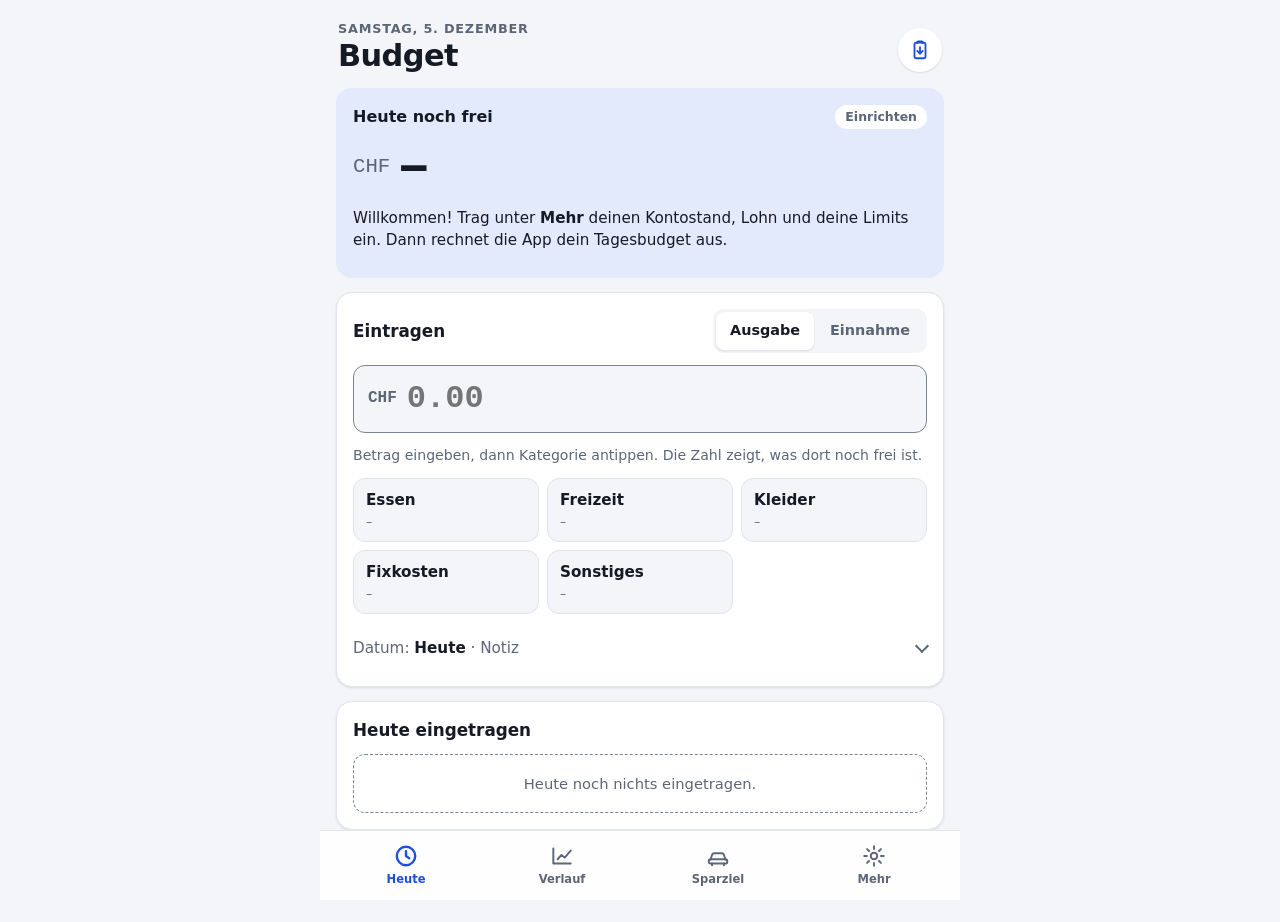
==== budget/index.html @ 4f7a72de "Budget-App als Home-Bildschirm-App (PWA) neu aufgebaut Vier Tabs statt einer langen Seite, Bearbeite" ====
<!doctype html>
<html lang="de-CH">
<head>
<meta charset="utf-8">
<meta name="viewport" content="width=device-width,initial-scale=1,viewport-fit=cover">
<title>Lionels Budget</title>
<meta name="description" content="Budget von Lohn zu Lohn: Wie viel darf ich heute noch ausgeben?">
<meta name="theme-color" content="#f3f5f8" media="(prefers-color-scheme: light)">
<meta name="theme-color" content="#0f131a" media="(prefers-color-scheme: dark)">
<meta name="apple-mobile-web-app-capable" content="yes">
<meta name="mobile-web-app-capable" content="yes">
<meta name="apple-mobile-web-app-status-bar-style" content="default">
<meta name="apple-mobile-web-app-title" content="Budget">
<link rel="manifest" href="manifest.webmanifest">
<link rel="icon" href="icons/icon-192.png" type="image/png">
<link rel="apple-touch-icon" href="icons/apple-touch-icon.png">
<link rel="stylesheet" href="styles.css">
</head>
<body>
<div class="app">

  <!-- ===================== HEUTE ===================== -->
  <main class="view" id="v-heute" aria-labelledby="t-heute">
    <header class="top">
      <div>
        <div class="eyebrow" id="todayDate">Heute</div>
        <h1 id="t-heute">Budget</h1>
      </div>
      <button class="iconbtn" type="button" id="apPasteTop" aria-label="Apple-Pay-Zahlung aus der Zwischenablage einfügen" title="Apple Pay einfügen">
        <svg viewBox="0 0 24 24" aria-hidden="true"><rect x="6" y="4" width="12" height="17" rx="2"/><path d="M9 4.5V3.5a1 1 0 0 1 1-1h4a1 1 0 0 1 1 1v1"/><path d="M12 9v7M9 13l3 3 3-3"/></svg>
      </button>
    </header>

    <div class="notice" id="storeNotice" hidden></div>

    <section class="card ap" id="apBox" aria-labelledby="apTitle" hidden>
      <h2 class="ap-title" id="apTitle" tabindex="-1"></h2>
      <div class="ap-amt num" id="apAmt"></div>
      <div id="apStatus" role="status"></div>
      <div id="apBody" class="stack"></div>
    </section>

    <section class="card hero" aria-labelledby="heroLabel">
      <div class="row between">
        <span class="hero-label" id="heroLabel">Heute noch frei</span>
        <span class="pill neutral" id="heroPill">–</span>
      </div>
      <div class="big num" id="heroBig">–</div>
      <p class="hero-sub" id="heroSub"></p>
      <div class="pace" id="pace">
        <div class="track" aria-hidden="true"><div class="fill" id="paceFill"></div><div class="marker" id="paceMarker"></div></div>
        <div class="cap"><span id="paceLeft"></span><span id="paceRight"></span></div>
      </div>
      <dl class="facts" id="facts"></dl>
      <div class="recon" id="recon"></div>
      <div class="sr-only" id="reconLive" role="status" aria-live="polite"></div>
    </section>

    <div id="dueBanners" class="stack"></div>

    <section class="card entry" id="entryPanel" aria-labelledby="entryTitle">
      <div class="row between">
        <h2 id="entryTitle">Eintragen</h2>
        <div class="seg" id="modeSeg" role="group" aria-label="Art der Zahlung">
          <button type="button" data-mode="out" aria-pressed="true">Ausgabe</button>
          <button type="button" data-mode="in" aria-pressed="false">Einnahme</button>
        </div>
      </div>
      <label class="amount" for="fAmount"><span>CHF</span><input id="fAmount" type="text" inputmode="decimal" autocomplete="off" enterkeyhint="done" placeholder="0.00" aria-label="Betrag in Franken" aria-describedby="entryHint"></label>
      <p class="hint" id="entryHint">Betrag eingeben, dann Kategorie antippen.</p>
      <div class="cats" id="cats"></div>
      <details id="moreBox">
        <summary id="moreSum"><span>Datum: <b class="day">Heute</b> · Notiz</span></summary>
        <div class="stack pad-top">
          <div class="field"><span class="flabel" id="dateLab">Datum</span>
            <div class="dayrow" role="group" aria-labelledby="dateLab">
              <button class="chip" type="button" data-day="0" aria-pressed="true">Heute</button>
              <button class="chip" type="button" data-day="-1" aria-pressed="false">Gestern</button>
              <input id="fDate" type="date" aria-label="Anderer Tag">
            </div>
          </div>
          <label class="field"><span class="flabel">Notiz</span><input id="fNote" type="text" maxlength="80" placeholder="z. B. Mittagessen Kantine"></label>
        </div>
      </details>
    </section>

    <section class="card" aria-labelledby="todayListTitle">
      <div class="row between">
        <h2 id="todayListTitle">Heute eingetragen</h2>
        <span class="muted small num" id="todaySum"></span>
      </div>
      <div id="todayList"></div>
    </section>
  </main>

  <!-- ===================== VERLAUF ===================== -->
  <main class="view" id="v-verlauf" aria-labelledby="t-verlauf" hidden>
    <header class="top">
      <div>
        <div class="eyebrow">Von Lohn zu Lohn</div>
        <h1 id="t-verlauf">Verlauf</h1>
      </div>
    </header>
    <div class="period card">
      <button class="iconbtn" id="prevP" type="button" aria-label="Vorherige Periode"><svg viewBox="0 0 24 24" aria-hidden="true"><path d="M15 5l-7 7 7 7"/></svg></button>
      <div class="period-mid">
        <span class="period-lab" id="periodLabel" aria-live="polite">–</span>
        <button class="linkbtn small" id="todayP" type="button" hidden>Zur aktuellen Periode</button>
      </div>
      <button class="iconbtn" id="nextP" type="button" aria-label="Nächste Periode"><svg viewBox="0 0 24 24" aria-hidden="true"><path d="M9 5l7 7-7 7"/></svg></button>
    </div>

    <section class="card" aria-label="Zusammenfassung der Periode">
      <dl class="kpis" id="kpis"></dl>
      <ul class="insights" id="insights"></ul>
    </section>

    <section class="card" aria-labelledby="catTitle">
      <h2 id="catTitle">Nach Kategorie</h2>
      <div class="bars" id="bars"></div>
    </section>

    <section class="card" id="anPanel" aria-labelledby="anTitle">
      <h2 id="anTitle">Analyse</h2>
      <div class="charts">
        <figure class="chart" id="chBal"></figure>
        <figure class="chart" id="chDay"></figure>
        <details class="tableview" id="chTable"><summary>Zahlen als Tabelle</summary><div class="tablewrap" id="chTableBody"></div></details>
      </div>
    </section>

    <section class="card" aria-labelledby="listTitle">
      <h2 id="listTitle" tabindex="-1">Alle Zahlungen</h2>
      <div id="list"></div>
    </section>
  </main>

  <!-- ===================== SPARZIEL ===================== -->
  <main class="view" id="v-sparen" aria-labelledby="t-sparen" hidden>
    <header class="top">
      <div>
        <div class="eyebrow">Sparziel</div>
        <h1 id="t-sparen">Auto</h1>
      </div>
      <span class="pill neutral" id="carPill">Vorschlag</span>
    </header>
    <section class="card car" id="carBody" aria-label="Fortschritt"></section>
    <section class="card">
      <details id="carEdit">
        <summary>Sparplan anpassen</summary>
        <div class="stack pad-top">
          <label class="field"><span class="flabel">Welches Auto</span><input id="cName" type="text" maxlength="60"></label>
          <div class="grid">
            <label class="field"><span class="flabel">Autopreis (CHF)</span><input id="cPrice" type="text" inputmode="decimal"></label>
            <label class="field"><span class="flabel">Reserve Unterhalt (CHF)</span><input id="cReserve" type="text" inputmode="decimal"></label>
            <label class="field"><span class="flabel">Schon gespart (CHF)</span><input id="cSaved" type="text" inputmode="decimal"></label>
            <label class="field"><span class="flabel">Lehrbeginn</span><input id="cStart" type="month"></label>
          </div>
          <h3 class="sub">Pro Lehrjahr</h3>
          <div class="grid">
            <label class="field"><span class="flabel">Lohn 1. Jahr</span><input id="cW0" type="text" inputmode="decimal"></label>
            <label class="field"><span class="flabel">Sparen 1. Jahr</span><input id="cR0" type="text" inputmode="decimal"></label>
            <label class="field"><span class="flabel">Lohn 2. Jahr</span><input id="cW1" type="text" inputmode="decimal"></label>
            <label class="field"><span class="flabel">Sparen 2. Jahr</span><input id="cR1" type="text" inputmode="decimal"></label>
            <label class="field"><span class="flabel">Lohn 3. Jahr</span><input id="cW2" type="text" inputmode="decimal"></label>
            <label class="field"><span class="flabel">Sparen 3. Jahr</span><input id="cR2" type="text" inputmode="decimal"></label>
          </div>
          <button class="btn primary" id="cSave" type="button">Sparplan speichern</button>
          <p class="status" id="cMsg" role="status"></p>
        </div>
      </details>
    </section>
  </main>

  <!-- ===================== MEHR ===================== -->
  <main class="view" id="v-mehr" aria-labelledby="t-mehr" hidden>
    <header class="top">
      <div>
        <div class="eyebrow">Einstellungen</div>
        <h1 id="t-mehr">Mehr</h1>
      </div>
    </header>

    <section class="card" aria-labelledby="sTitle">
      <h2 id="sTitle">Budget</h2>
      <p class="hint">Der Kontostand wird ab dem Startdatum aus deinen Einträgen berechnet. Die Limits gelten für jede Periode vom Lohntag bis zum Tag davor.</p>
      <div class="grid">
        <label class="field"><span class="flabel">Kontostand am Morgen (CHF)</span><input id="sBal" type="text" inputmode="decimal"></label>
        <label class="field"><span class="flabel">an diesem Datum</span><input id="sDate" type="date"></label>
        <label class="field"><span class="flabel">Lohn netto (CHF)</span><input id="sInc" type="text" inputmode="decimal"></label>
        <label class="field"><span class="flabel">Lohntag im Monat</span><input id="sDay" type="number" inputmode="numeric" min="1" max="28" step="1"></label>
        <label class="field span2"><span class="flabel">Ziel: Kontostand direkt nach dem Lohn (CHF)</span><input id="sGoal" type="text" inputmode="decimal"></label>
      </div>
      <h3 class="sub">Limits pro Periode</h3>
      <div class="grid" id="limitFields"></div>
      <button class="btn primary" id="saveSettings" type="button">Speichern</button>
      <p class="status" id="setMsg" role="status"></p>
    </section>

    <section class="card" aria-labelledby="recTitle">
      <h2 id="recTitle">Feste Zahlungen</h2>
      <p class="hint">Zahlungen, die jeden Monat kommen (Handy-Abo, Versicherung). Die App erinnert dich auf «Heute», sobald sie fällig sind, und du trägst sie mit einem Tipp ein.</p>
      <div id="recList" class="stack"></div>
      <div class="grid rec-add">
        <label class="field span2"><span class="flabel">Name</span><input id="rName" type="text" maxlength="40" placeholder="z. B. Swisscom Abo"></label>
        <label class="field"><span class="flabel">Betrag (CHF)</span><input id="rAmt" type="text" inputmode="decimal" placeholder="26.95"></label>
        <label class="field"><span class="flabel">Fällig am</span><input id="rDay" type="number" inputmode="numeric" min="1" max="28" placeholder="26"></label>
      </div>
      <button class="btn" id="rAdd" type="button">Feste Zahlung hinzufügen</button>
      <p class="status" id="rMsg" role="status"></p>
    </section>

    <section class="card" aria-labelledby="merTitle">
      <h2 id="merTitle">Gemerkte Läden</h2>
      <p class="hint">Wenn du einer Apple-Pay-Zahlung eine Kategorie gibst, merkt sich die App den Laden. Beim nächsten Mal ordnet sie ihn automatisch ein.</p>
      <div id="merList"></div>
    </section>

    <section class="card" aria-labelledby="apTitle2">
      <h2 id="apTitle2">Apple Pay</h2>
      <p class="hint">Nach jeder Zahlung legt ein Kurzbefehl die Zahlung in die Zwischenablage. In der App tippst du dann oben rechts auf das Einfügen-Symbol.</p>
      <details>
        <summary>So richtest du den Kurzbefehl ein</summary>
        <ol class="steps">
          <li>Öffne die App <b>Kurzbefehle</b> → <b>Automation</b> → <b>+</b> → <b>Wallet</b>.</li>
          <li>Wähle deine Karte, «Sofort ausführen» einschalten.</li>
          <li>Aktion <b>Text</b> hinzufügen mit diesem Inhalt:<br><code class="copy" id="apTemplate">ap-[Aktuelles Datum]-[Betrag]-[Händler]</code><br>Beim Datum «Eigenes Format» wählen: <code>yyyyMMddHHmmss</code>.</li>
          <li>Aktion <b>In Zwischenablage kopieren</b> hinzufügen.</li>
          <li>Optional: Aktion <b>Mitteilung zeigen</b> «Zahlung kopiert, Budget öffnen».</li>
        </ol>
        <p class="hint">Mehrere Zahlungen auf einmal gehen auch: eine pro Zeile.</p>
      </details>
      <button class="btn" id="apPaste" type="button">Zahlung aus Zwischenablage einfügen</button>
    </section>

    <section class="card" aria-labelledby="bakTitle">
      <h2 id="bakTitle">Backup</h2>
      <p class="hint" id="bakInfo">Deine Daten sind nur auf diesem Gerät gespeichert. Mach ab und zu ein Backup, z. B. in iCloud Drive.</p>
      <div class="btnrow">
        <button class="btn" id="bakExport" type="button">Backup speichern</button>
        <label class="btn filebtn">Backup laden<input id="bakImport" type="file" accept="application/json,.json"></label>
      </div>
      <p class="status" id="bakMsg" role="status"></p>
    </section>

    <section class="card" aria-labelledby="dangerTitle">
      <h2 id="dangerTitle">Alles löschen</h2>
      <p class="hint">Löscht alle Zahlungen und Einstellungen auf diesem Gerät. Mach vorher ein Backup.</p>
      <button class="btn danger" id="resetAll" type="button">Alle Daten löschen</button>
    </section>

    <p class="foot muted small">Lionels Budget · <span id="appVersion"></span></p>
  </main>

  <div class="toast-wrap" aria-live="polite"><div id="toast" class="toast" hidden></div></div>

  <nav class="tabbar" aria-label="Hauptnavigation">
    <button type="button" data-tab="heute" aria-current="page">
      <svg viewBox="0 0 24 24" aria-hidden="true"><circle cx="12" cy="12" r="8.5"/><path d="M12 7.5v4.5l3 2"/></svg><span>Heute</span>
    </button>
    <button type="button" data-tab="verlauf">
      <svg viewBox="0 0 24 24" aria-hidden="true"><path d="M4 19V5M4 19h16M8 15l3.5-4 3 2.5L20 7"/></svg><span>Verlauf</span>
    </button>
    <button type="button" data-tab="sparen">
      <svg viewBox="0 0 24 24" aria-hidden="true"><path d="M5 15.5l1.6-4.7A2 2 0 0 1 8.5 9.5h7a2 2 0 0 1 1.9 1.3l1.6 4.7"/><rect x="3.5" y="15" width="17" height="4" rx="1.5"/><path d="M6.5 19v1.5M17.5 19v1.5"/></svg><span>Sparziel</span>
    </button>
    <button type="button" data-tab="mehr">
      <svg viewBox="0 0 24 24" aria-hidden="true"><circle cx="12" cy="12" r="3"/><path d="M12 3v2.5M12 18.5V21M3 12h2.5M18.5 12H21M5.6 5.6l1.8 1.8M16.6 16.6l1.8 1.8M5.6 18.4l1.8-1.8M16.6 7.4l1.8-1.8"/></svg><span>Mehr</span>
    </button>
  </nav>
</div>

<!-- Bearbeiten -->
<dialog id="editDlg" aria-labelledby="editTitle">
  <form method="dialog" class="sheet" id="editForm">
    <div class="row between">
      <h2 id="editTitle">Zahlung bearbeiten</h2>
      <button class="iconbtn" value="cancel" type="submit" aria-label="Schliessen"><svg viewBox="0 0 24 24" aria-hidden="true"><path d="M6 6l12 12M18 6L6 18"/></svg></button>
    </div>
    <div class="seg" id="eModeSeg" role="group" aria-label="Art der Zahlung">
      <button type="button" data-mode="out" aria-pressed="true">Ausgabe</button>
      <button type="button" data-mode="in" aria-pressed="false">Einnahme</button>
    </div>
    <label class="amount" for="eAmount"><span>CHF</span><input id="eAmount" type="text" inputmode="decimal" autocomplete="off" aria-label="Betrag in Franken"></label>
    <div class="field"><span class="flabel" id="eCatLab">Kategorie</span><div class="chips" id="eCats" role="group" aria-labelledby="eCatLab"></div></div>
    <div class="grid">
      <label class="field"><span class="flabel">Datum</span><input id="eDate" type="date"></label>
      <label class="field"><span class="flabel">Notiz</span><input id="eNote" type="text" maxlength="80"></label>
    </div>
    <p class="status err" id="eMsg" role="status"></p>
    <div class="row between">
      <button class="btn danger" type="button" id="eDel">Löschen</button>
      <button class="btn primary" type="button" id="eSave">Speichern</button>
    </div>
  </form>
</dialog>

<div class="tip" id="tip" hidden></div>
<script src="app.js"></script>
</body>
</html>
---- budget/styles.css ----
/* Lionels Budget – App-Layout: eine Ansicht pro Tab, Tab-Leiste unten */
:root{
  --bg:#f3f5f8; --surface:#ffffff; --fg:#151a24; --muted:#5d6676; --line:#e1e5ec; --field:#7a8394;
  --accent:#1d4fd8; --accent-ink:#ffffff; --accent-soft:#e3eafc; --neutral:#6b7385;
  --good:#127a4a; --good-soft:#dcf2e6; --warn:#8a5300; --warn-fill:#b07408; --warn-soft:#fbefd9;
  --bad:#c42b2b; --bad-soft:#fbe1e1;
  --tabbar:rgba(255,255,255,.88); --shadow:0 1px 2px rgb(16 24 40 / .05),0 1px 3px rgb(16 24 40 / .06);
  --f-body:-apple-system,BlinkMacSystemFont,"SF Pro Text","Segoe UI",system-ui,sans-serif;
  --f-num:ui-monospace,"SF Mono","SFMono-Regular",Menlo,Consolas,monospace;
  --r:16px; --gut:16px;
  --sat:env(safe-area-inset-top,0px); --sab:env(safe-area-inset-bottom,0px);
  color-scheme:light;
}
@media (prefers-color-scheme:dark){:root:not([data-theme="light"]){
  --bg:#0f131a; --surface:#181d27; --fg:#e8ecf3; --muted:#9aa5b8; --line:#2a313e; --field:#5f6a7d;
  --accent:#7ea2ff; --accent-ink:#0f131a; --accent-soft:#1f2a45; --neutral:#8792a6;
  --good:#4fcf8e; --good-soft:#15301f; --warn:#f0b04a; --warn-fill:#f0b04a; --warn-soft:#352812;
  --bad:#ff7a7a; --bad-soft:#3a1818; --tabbar:rgba(24,29,39,.9); --shadow:none; color-scheme:dark}}
:root[data-theme="dark"]{
  --bg:#0f131a; --surface:#181d27; --fg:#e8ecf3; --muted:#9aa5b8; --line:#2a313e; --field:#5f6a7d;
  --accent:#7ea2ff; --accent-ink:#0f131a; --accent-soft:#1f2a45; --neutral:#8792a6;
  --good:#4fcf8e; --good-soft:#15301f; --warn:#f0b04a; --warn-fill:#f0b04a; --warn-soft:#352812;
  --bad:#ff7a7a; --bad-soft:#3a1818; --tabbar:rgba(24,29,39,.9); --shadow:none; color-scheme:dark}

*{box-sizing:border-box}
html{-webkit-text-size-adjust:100%;text-size-adjust:100%}
body{margin:0;background:var(--bg);color:var(--fg);font-family:var(--f-body);font-size:16px;line-height:1.45;-webkit-tap-highlight-color:transparent;overscroll-behavior-y:none}
button,input,select{font:inherit;color:inherit}
h1,h2,h3{margin:0;font-weight:700;text-wrap:balance}
h1{font-size:1.9rem;letter-spacing:-.02em;line-height:1.1}
h2{font-size:1.05rem}
h3.sub{font-size:.95rem;margin-top:4px}
p{margin:0}
:focus-visible{outline:2px solid var(--accent);outline-offset:2px}
[hidden]{display:none!important}
.sr-only{position:absolute;width:1px;height:1px;padding:0;margin:-1px;overflow:hidden;clip:rect(0 0 0 0);white-space:nowrap;border:0}
.num{font-family:var(--f-num);font-variant-numeric:tabular-nums}
.muted{color:var(--muted)}
.small{font-size:.85rem}
.row{display:flex;align-items:center;gap:8px 12px;flex-wrap:wrap}
.between{justify-content:space-between}
.stack{display:grid;gap:12px}
.pad-top{margin-top:12px}
.hint{font-size:.88rem;color:var(--muted)}
.status{font-size:.88rem;min-height:1.2em;color:var(--muted)}
.status.err{color:var(--bad)}
.status.ok{color:var(--good)}

/* ---------- Gerüst ---------- */
.app{max-width:640px;margin:0 auto;min-height:100dvh}
.view{display:grid;gap:14px;padding:calc(var(--sat) + 12px) max(var(--gut),env(safe-area-inset-right,0px)) calc(var(--sab) + 92px) max(var(--gut),env(safe-area-inset-left,0px))}
.top{display:flex;align-items:flex-end;justify-content:space-between;gap:12px;padding:8px 2px 2px}
.eyebrow{font-size:.8rem;font-weight:600;color:var(--muted);text-transform:uppercase;letter-spacing:.06em}
.card{background:var(--surface);border:1px solid var(--line);border-radius:var(--r);padding:16px;display:grid;gap:12px;min-width:0;box-shadow:var(--shadow)}
.card>*{min-width:0}
.notice{background:var(--warn-soft);color:var(--warn);border-radius:12px;padding:10px 14px;font-size:.9rem}

/* Tab-Leiste */
.tabbar{position:fixed;left:0;right:0;bottom:0;z-index:30;display:grid;grid-template-columns:repeat(4,1fr);max-width:640px;margin:0 auto;
  background:var(--tabbar);-webkit-backdrop-filter:saturate(180%) blur(18px);backdrop-filter:saturate(180%) blur(18px);
  border-top:1px solid var(--line);padding:6px max(8px,env(safe-area-inset-right,0px)) calc(var(--sab) + 6px) max(8px,env(safe-area-inset-left,0px))}
.tabbar button{border:0;background:none;display:grid;justify-items:center;gap:2px;padding:6px 0;min-height:52px;cursor:pointer;color:var(--muted);font-size:.72rem;font-weight:600;border-radius:12px}
.tabbar svg{width:26px;height:26px;fill:none;stroke:currentColor;stroke-width:1.8;stroke-linecap:round;stroke-linejoin:round}
.tabbar button[aria-current="page"]{color:var(--accent)}
.tabbar button[aria-current="page"] svg{stroke-width:2.2}

/* Knöpfe */
.btn{border:1px solid var(--field);background:var(--surface);border-radius:12px;padding:10px 16px;min-height:46px;cursor:pointer;font-weight:600;font-size:.95rem;display:inline-flex;align-items:center;justify-content:center;gap:6px}
.btn:active{transform:scale(.98)}
.btn.primary{background:var(--accent);border-color:var(--accent);color:var(--accent-ink)}
.btn.danger{border-color:var(--bad);color:var(--bad);background:transparent}
.btn.ghost{border-color:transparent;background:none;color:inherit;text-decoration:underline;padding:6px 8px;min-height:44px}
.btn:disabled{opacity:.55;cursor:default}
.btnrow{display:flex;flex-wrap:wrap;gap:8px}
.btnrow .btn{flex:1 1 140px}
.filebtn{position:relative;overflow:hidden}
.filebtn input{position:absolute;inset:0;opacity:0;cursor:pointer;font-size:0}
.filebtn:focus-within{outline:2px solid var(--accent);outline-offset:2px}
.iconbtn{border:0;background:var(--surface);border-radius:999px;width:44px;height:44px;display:grid;place-items:center;cursor:pointer;color:var(--accent);flex:0 0 auto;box-shadow:var(--shadow)}
.iconbtn svg{width:22px;height:22px;fill:none;stroke:currentColor;stroke-width:2;stroke-linecap:round;stroke-linejoin:round}
.card .iconbtn{box-shadow:none;background:transparent}
.linkbtn{border:0;background:none;color:var(--accent);padding:0;min-height:44px;cursor:pointer;font-size:.95rem;font-weight:600;justify-self:start}
.linkbtn.small{min-height:28px;font-size:.82rem}
.linkbtn.danger{color:var(--bad)}

/* Pillen */
.pill{display:inline-block;font-size:.78rem;font-weight:700;padding:3px 10px;border-radius:999px;white-space:nowrap}
.pill.good{background:var(--good-soft);color:var(--good)}
.pill.warn{background:var(--warn-soft);color:var(--warn)}
.pill.bad{background:var(--bad-soft);color:var(--bad)}
.pill.neutral{background:var(--bg);color:var(--muted)}

/* ---------- Heute: Hero ---------- */
.hero{background:var(--accent-soft);border-color:transparent;gap:10px;box-shadow:none}
.hero-label{font-weight:600}
.hero .pill.neutral{background:var(--surface)}
.big{font-size:clamp(2.6rem,14vw,3.6rem);font-weight:650;line-height:1;letter-spacing:-.03em;overflow-wrap:anywhere}
.big .cur{font-size:.36em;color:var(--muted);font-weight:500;margin-right:.3em;letter-spacing:0;vertical-align:.55em}
.big.bad{color:var(--bad)}
.big.warn{color:var(--warn)}
.hero-sub{font-size:.95rem}
.pace{display:grid;gap:6px;margin-top:2px}
.pace .track{position:relative;height:10px;border-radius:5px;background:var(--surface)}
.pace .fill{position:absolute;inset:0 auto 0 0;border-radius:5px;background:var(--accent);width:0}
.pace .marker{position:absolute;top:-4px;bottom:-4px;width:2px;background:var(--fg);border-radius:1px;left:0}
.pace .cap{display:flex;flex-wrap:wrap;justify-content:space-between;gap:2px 12px;font-size:.84rem;color:var(--muted)}
.facts{display:grid;margin:0}
.facts>div{display:flex;justify-content:space-between;gap:12px;padding:9px 0;border-top:1px solid color-mix(in srgb,var(--fg) 10%,transparent)}
.facts dt{color:var(--muted);font-size:.92rem}
.facts dd{margin:0;font-family:var(--f-num);font-variant-numeric:tabular-nums;white-space:nowrap;font-size:.95rem}
.facts dd.good{color:var(--good)}.facts dd.warn{color:var(--warn)}.facts dd.bad{color:var(--bad)}

/* Abgleich */
.recon{display:grid;gap:10px}
.recon:empty{display:none}
.recon .q{font-weight:600;font-size:.95rem}
.recon .amount{background:var(--surface);padding:2px 12px}
.recon .amount input{font-size:1.3rem}
.recon .preview{font-size:.92rem;font-weight:600;min-height:1.2em}
.recon .preview.big-diff{color:var(--warn)}
.recon .note{display:flex;flex-wrap:wrap;align-items:center;gap:4px 10px;font-size:.92rem}
.inrow{display:flex;gap:8px}.inrow .btn{flex:1}

/* Banner für Lohn / feste Zahlungen */
.banner{display:flex;flex-wrap:wrap;gap:8px 12px;align-items:center;justify-content:space-between;background:var(--surface);border:1px solid var(--accent);border-radius:var(--r);padding:12px 14px}
.banner .t{font-size:.95rem;min-width:0}
.banner .t b{display:block}
.banner .acts{display:flex;gap:6px;align-items:center}
.stack:empty{display:none}

/* ---------- Eintragen ---------- */
.seg{display:inline-flex;background:var(--bg);border-radius:10px;padding:3px;gap:2px}
.seg button{border:0;background:none;padding:0 14px;min-height:38px;cursor:pointer;font-size:.9rem;font-weight:600;border-radius:8px;color:var(--muted)}
.seg button[aria-pressed="true"]{background:var(--surface);color:var(--fg);box-shadow:var(--shadow)}
.entry.income .seg button[aria-pressed="true"]{color:var(--good)}
.amount{display:flex;align-items:center;gap:10px;border:1.5px solid var(--field);border-radius:12px;padding:4px 14px;background:var(--bg)}
.amount:focus-within{border-color:var(--accent);box-shadow:0 0 0 3px color-mix(in srgb,var(--accent) 25%,transparent)}
.entry.income .amount{border-color:var(--good)}
.amount span{font-family:var(--f-num);color:var(--muted);font-weight:600}
.amount input{flex:1;min-width:0;width:100%;border:0;background:transparent;font-family:var(--f-num);font-size:2rem;font-weight:600;padding:6px 0;outline:none}
.amount input[aria-invalid="true"]{color:var(--bad)}
.cats{display:grid;grid-template-columns:repeat(3,minmax(0,1fr));gap:8px}
.cat{display:grid;align-content:center;gap:2px;text-align:left;border:1px solid var(--line);background:var(--bg);border-radius:12px;padding:10px 12px;cursor:pointer;min-height:62px}
.cat:active{transform:scale(.97);border-color:var(--accent)}
.cat b{font-weight:650;font-size:.95rem;overflow-wrap:anywhere}
.cat small{font-size:.78rem;color:var(--muted);font-family:var(--f-num)}
.cat small.bad{color:var(--bad)}
.cat small.none{font-family:var(--f-body)}
.entry.income .cat{border-color:color-mix(in srgb,var(--good) 45%,transparent)}
details>summary{cursor:pointer;min-height:44px;display:flex;align-items:center;gap:10px;list-style:none;font-weight:600;font-size:.95rem}
details>summary::-webkit-details-marker{display:none}
details>summary::after{content:"";flex:0 0 auto;margin-left:auto;width:8px;height:8px;border-right:2px solid var(--muted);border-bottom:2px solid var(--muted);transform:translateY(-2px) rotate(45deg)}
details[open]>summary::after{transform:translateY(2px) rotate(-135deg)}
#moreSum{font-weight:500;color:var(--muted)}
#moreSum b{font-weight:600;color:var(--fg)}
#moreSum.otherday b{color:var(--accent)}
.dayrow{display:flex;flex-wrap:wrap;align-items:center;gap:8px}
.chip{border:1px solid var(--field);background:var(--surface);border-radius:999px;padding:6px 16px;min-height:44px;cursor:pointer;font-size:.92rem}
.chip[aria-pressed="true"]{background:var(--accent);border-color:var(--accent);color:var(--accent-ink);font-weight:600}
.chips{display:flex;flex-wrap:wrap;gap:8px}
.chips .chip{border-radius:10px}
.field{display:grid;gap:5px;min-width:0}
.flabel{font-size:.82rem;font-weight:600;color:var(--muted)}
.field input,.dayrow input{font-size:16px;width:100%;border:1px solid var(--field);background:var(--bg);border-radius:10px;padding:10px 12px;min-height:46px}
.dayrow input[type=date]{width:auto;flex:0 1 11em}
input[type=date],input[type=month]{-webkit-appearance:none;appearance:none;display:block;min-width:0;max-width:100%;height:46px;line-height:24px;text-align:left}
input[type=date]::-webkit-date-and-time-value,input[type=month]::-webkit-date-and-time-value{text-align:left;margin:0}
.grid{display:grid;grid-template-columns:repeat(2,minmax(0,1fr));gap:10px}
.span2{grid-column:1/-1}

/* ---------- Listen ---------- */
.list{display:grid}
.dayhead{font-size:.8rem;font-weight:700;color:var(--muted);text-transform:uppercase;letter-spacing:.05em;padding:12px 0 4px;display:flex;justify-content:space-between}
.dayhead:first-child{padding-top:0}
.item{display:grid;grid-template-columns:36px minmax(0,1fr) auto;gap:12px;align-items:center;padding:10px 4px;border:0;border-top:1px solid var(--line);background:none;width:100%;text-align:left;cursor:pointer;border-radius:0;min-height:56px}
.dayhead+.item{border-top:0}
.item:active{background:var(--bg)}
.item .ic{width:36px;height:36px;border-radius:10px;display:grid;place-items:center;font-size:.78rem;font-weight:700;background:var(--bg);color:var(--muted)}
.item .what{min-width:0}
.item .what div{overflow-wrap:anywhere;font-weight:550}
.item .note{font-size:.84rem;color:var(--muted);font-weight:400!important}
.item .amt{font-family:var(--f-num);font-variant-numeric:tabular-nums;white-space:nowrap;text-align:right;font-weight:600}
.item .amt.in{color:var(--good)}
.empty{border:1px dashed var(--field);border-radius:12px;padding:18px;text-align:center;color:var(--muted);font-size:.92rem}

/* ---------- Verlauf ---------- */
.period{display:flex;align-items:center;justify-content:space-between;gap:8px;padding:8px}
.period-mid{display:grid;justify-items:center;text-align:center;min-width:0}
.period-lab{font-weight:650}
.kpis{display:grid;grid-template-columns:repeat(3,minmax(0,1fr));gap:8px;margin:0}
.kpis>div{background:var(--bg);border-radius:12px;padding:10px;display:grid;gap:2px;min-width:0}
.kpis dt{font-size:.75rem;color:var(--muted);font-weight:600}
.kpis dd{margin:0;font-family:var(--f-num);font-variant-numeric:tabular-nums;font-weight:650;font-size:.98rem;overflow-wrap:anywhere}
.kpis dd.bad{color:var(--bad)}.kpis dd.good{color:var(--good)}
.insights{display:grid;gap:10px;margin:0;padding:0;list-style:none}
.insights:empty{display:none}
.insights li{display:grid;grid-template-columns:4px 1fr;gap:10px;font-size:.92rem}
.insights li::before{content:"";border-radius:2px;background:var(--neutral)}
.insights li.bad::before{background:var(--bad)}.insights li.warn::before{background:var(--warn-fill)}.insights li.good::before{background:var(--good)}
.bars{display:grid;gap:14px}
.bar{display:grid;gap:6px}
.bar .top{display:flex;justify-content:space-between;gap:10px;font-size:.92rem;flex-wrap:wrap}
.bar .top .num{white-space:nowrap}
.bar .track{height:8px;border-radius:4px;background:var(--bg);overflow:hidden}
.bar .fill{height:100%;background:var(--neutral);border-radius:4px}
.bar .fill.ok{background:var(--accent)}.bar .fill.fix{background:var(--neutral)}.bar .fill.warn{background:var(--warn-fill)}.bar .fill.bad{background:var(--bad)}
.charts{display:grid;gap:22px}
.chart{margin:0;display:grid;gap:8px;min-width:0}
.chart figcaption{display:grid;gap:2px}
.chart h3{font-size:.95rem}
.chart .sub{font-size:.85rem;color:var(--muted)}
.chart svg{display:block;width:100%;height:auto;touch-action:pan-y;-webkit-user-select:none;user-select:none}
.legend{display:flex;flex-wrap:wrap;gap:4px 16px;font-size:.82rem;color:var(--muted);margin:0;padding:0;list-style:none}
.legend li{display:flex;align-items:center;gap:6px}
.legend svg{width:22px;height:10px;flex:0 0 auto}
.tip{position:fixed;z-index:40;pointer-events:none;background:var(--fg);color:var(--surface);border-radius:8px;padding:6px 10px;font-size:.82rem;line-height:1.35;max-width:220px;box-shadow:0 4px 14px rgb(0 0 0 / .18)}
.tableview summary{font-size:.92rem}
.tablewrap{overflow-x:auto;margin-top:10px}
table{width:100%;border-collapse:collapse;font-size:.85rem}
th,td{padding:7px 8px;border-bottom:1px solid var(--line);text-align:right;white-space:nowrap}
th:first-child,td:first-child{text-align:left}
th{color:var(--muted);font-weight:600}
td{font-family:var(--f-num);font-variant-numeric:tabular-nums}

/* ---------- Sparziel ---------- */
.car .goalname{font-weight:600;overflow-wrap:anywhere}
.car .saved{font-family:var(--f-num);font-variant-numeric:tabular-nums;font-size:2.4rem;font-weight:650;line-height:1.05;letter-spacing:-.02em}
.car .saved .of{display:block;font-size:.9rem;color:var(--muted);font-weight:500;letter-spacing:0;font-family:var(--f-body);margin-top:4px}
.car .track{position:relative;height:14px;border-radius:7px;background:var(--bg);overflow:hidden}
.car .track .fill{position:absolute;inset:0 auto 0 0;background:var(--good);border-radius:7px}
.car .track .tick{position:absolute;top:0;bottom:0;width:3px;background:var(--fg);opacity:.6}
.car .cap{display:flex;flex-wrap:wrap;justify-content:space-between;gap:2px 12px;font-size:.84rem;color:var(--muted)}
.car tr.now td{font-weight:700}
.car .nowtag{color:var(--accent);font-family:var(--f-body);font-weight:700}
.car .facts dd{white-space:normal;text-align:right;font-family:var(--f-body)}
.car .facts>div{border-color:var(--line)}
.car .note{font-size:.85rem;color:var(--muted)}

/* ---------- Apple Pay Karte ---------- */
.ap{border:1.5px solid var(--accent);gap:8px}
.ap-title{font-size:.95rem;font-weight:600;overflow-wrap:anywhere}
.ap-title:focus{outline:none}
.ap-amt{font-size:2.1rem;font-weight:650;line-height:1.1}
.ap-amt .cur{font-size:.45em;color:var(--muted);font-weight:500;margin-right:.3em}
.ap-amt.in{color:var(--good)}
.ap .by{font-size:.85rem;color:var(--muted)}

/* ---------- Mehr ---------- */
.steps{margin:8px 0;padding-left:1.3em;display:grid;gap:8px;font-size:.92rem}
code{font-family:var(--f-num);font-size:.85em;background:var(--bg);padding:2px 6px;border-radius:6px;overflow-wrap:anywhere}
.reci{display:grid;grid-template-columns:minmax(0,1fr) auto 44px;gap:8px;align-items:center;padding:8px 0;border-top:1px solid var(--line)}
.reci:first-child{border-top:0}
.reci .n{overflow-wrap:anywhere}
.reci .n small{display:block;color:var(--muted);font-size:.82rem}
.rm{border:0;background:none;color:var(--muted);width:44px;height:44px;cursor:pointer;font-size:1.3rem;border-radius:10px}
.rm:hover{color:var(--bad)}
.merrow{display:grid;grid-template-columns:minmax(0,1fr) auto 44px;gap:8px;align-items:center;padding:6px 0;border-top:1px solid var(--line);font-size:.92rem}
.merrow:first-child{border-top:0}
.foot{text-align:center;padding:4px 0 8px}

/* ---------- Toast ---------- */
.toast-wrap{position:fixed;left:0;right:0;bottom:calc(var(--sab) + 78px);z-index:35;display:flex;justify-content:center;padding:0 var(--gut);pointer-events:none}
.toast{pointer-events:auto;max-width:600px;width:100%;display:flex;flex-wrap:wrap;align-items:center;justify-content:space-between;gap:4px 10px;font-size:.92rem;padding:10px 14px;border-radius:14px;background:var(--fg);color:var(--surface);box-shadow:0 8px 24px rgb(0 0 0 / .2)}
.toast.err{background:var(--bad);color:#fff}
.toast .btn.ghost{color:inherit;font-weight:700}

/* ---------- Dialog ---------- */
dialog{border:0;padding:0;background:transparent;color:var(--fg);max-width:640px;width:100%;margin:auto auto 0;max-height:100dvh}
dialog::backdrop{background:rgb(0 0 0 / .4)}
.sheet{background:var(--surface);border-radius:20px 20px 0 0;padding:18px var(--gut) calc(var(--sab) + 18px);display:grid;gap:14px;max-height:92dvh;overflow:auto}
@media (min-width:700px){dialog{margin:auto}.sheet{border-radius:20px}}

@media (prefers-reduced-motion:no-preference){
  .fill{transition:width .4s ease}
  dialog[open] .sheet{animation:up .22s ease-out}
  @keyframes up{from{transform:translateY(24px);opacity:.6}to{transform:none;opacity:1}}
}
@media (max-width:360px){.cats{grid-template-columns:repeat(2,minmax(0,1fr))}.kpis{grid-template-columns:1fr}.grid{grid-template-columns:1fr}}
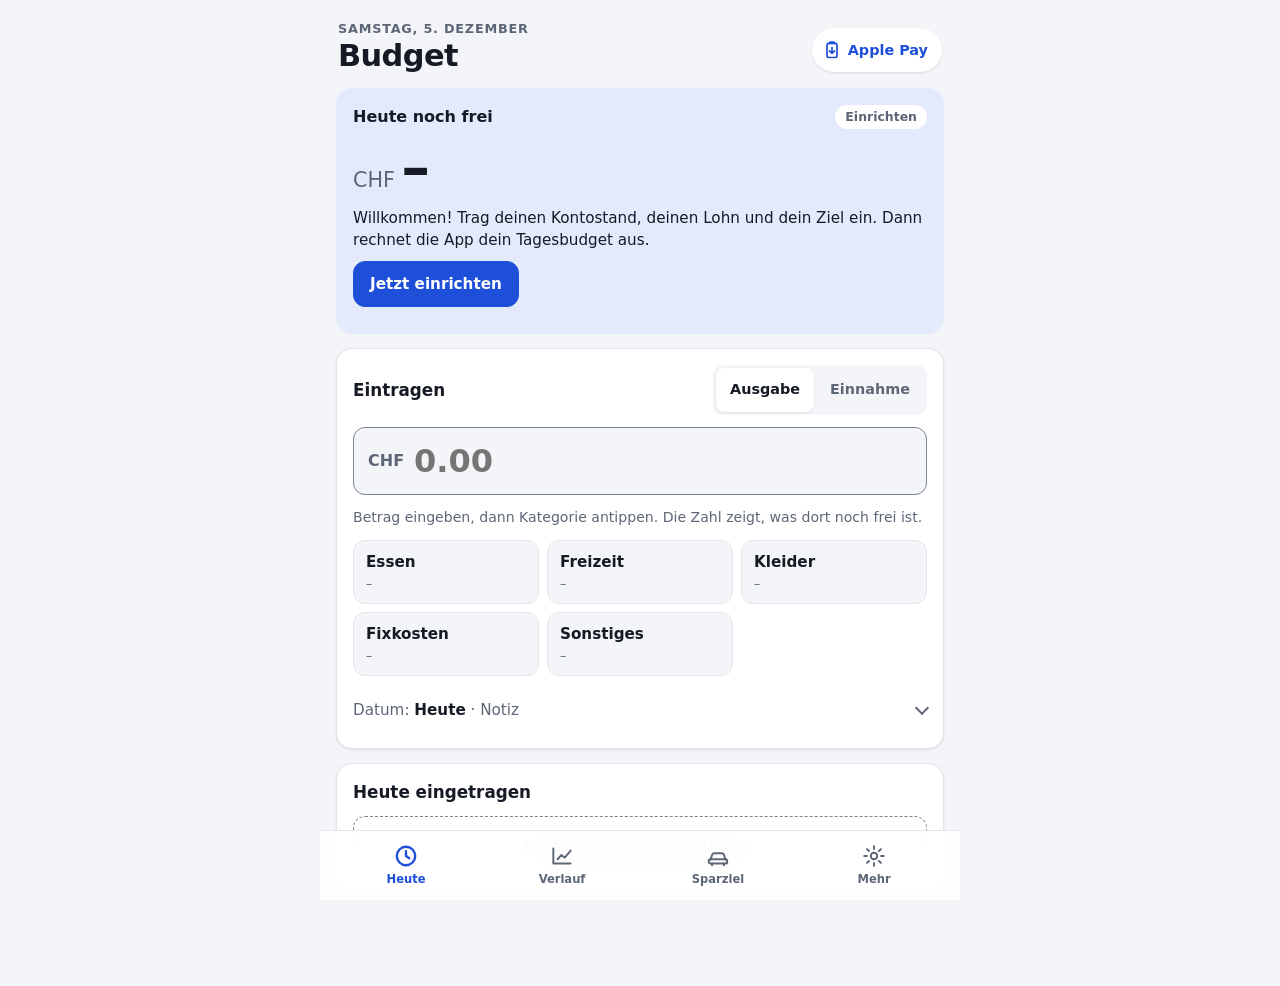
==== commit 232a66a5: "Budget-App: Befunde der Prüfung eingearbeitet Rückerstattungen geben Budget frei, robustere Betragse" ====
--- a/budget/index.html
+++ b/budget/index.html
@@ -26,12 +26,10 @@
         <div class="eyebrow" id="todayDate">Heute</div>
         <h1 id="t-heute">Budget</h1>
       </div>
-      <button class="iconbtn" type="button" id="apPasteTop" aria-label="Apple-Pay-Zahlung aus der Zwischenablage einfügen" title="Apple Pay einfügen">
-        <svg viewBox="0 0 24 24" aria-hidden="true"><rect x="6" y="4" width="12" height="17" rx="2"/><path d="M9 4.5V3.5a1 1 0 0 1 1-1h4a1 1 0 0 1 1 1v1"/><path d="M12 9v7M9 13l3 3 3-3"/></svg>
+      <button class="pastebtn" type="button" id="apPasteTop" aria-label="Apple-Pay-Zahlung aus der Zwischenablage einfügen">
+        <svg viewBox="0 0 24 24" aria-hidden="true"><rect x="6" y="4" width="12" height="17" rx="2"/><path d="M9 4.5V3.5a1 1 0 0 1 1-1h4a1 1 0 0 1 1 1v1"/><path d="M12 9v7M9 13l3 3 3-3"/></svg><span>Apple Pay</span>
       </button>
     </header>
-
-    <div class="notice" id="storeNotice" hidden></div>
 
     <section class="card ap" id="apBox" aria-labelledby="apTitle" hidden>
       <h2 class="ap-title" id="apTitle" tabindex="-1"></h2>
@@ -56,6 +54,7 @@
       <div class="sr-only" id="reconLive" role="status" aria-live="polite"></div>
     </section>
 
+    <div class="notice" id="storeNotice" hidden></div>
     <div id="dueBanners" class="stack"></div>
 
     <section class="card entry" id="entryPanel" aria-labelledby="entryTitle">
@@ -86,7 +85,7 @@
 
     <section class="card" aria-labelledby="todayListTitle">
       <div class="row between">
-        <h2 id="todayListTitle">Heute eingetragen</h2>
+        <h2 id="todayListTitle" tabindex="-1">Heute eingetragen</h2>
         <span class="muted small num" id="todaySum"></span>
       </div>
       <div id="todayList"></div>
@@ -125,7 +124,7 @@
       <div class="charts">
         <figure class="chart" id="chBal"></figure>
         <figure class="chart" id="chDay"></figure>
-        <details class="tableview" id="chTable"><summary>Zahlen als Tabelle</summary><div class="tablewrap" id="chTableBody"></div></details>
+        <details class="tableview" id="chTable"><summary>Zahlen als Tabelle</summary><div class="tablewrap" id="chTableBody" role="region" aria-label="Zahlen pro Tag" tabindex="0"></div></details>
       </div>
     </section>
 
@@ -218,17 +217,18 @@
 
     <section class="card" aria-labelledby="apTitle2">
       <h2 id="apTitle2">Apple Pay</h2>
-      <p class="hint">Nach jeder Zahlung legt ein Kurzbefehl die Zahlung in die Zwischenablage. In der App tippst du dann oben rechts auf das Einfügen-Symbol.</p>
+      <p class="hint">Nach jeder Zahlung legt ein Kurzbefehl die Zahlung in die Zwischenablage. In der App tippst du dann oben rechts auf «Apple Pay». iOS fragt dabei kurz, ob die App einfügen darf.</p>
       <details>
         <summary>So richtest du den Kurzbefehl ein</summary>
         <ol class="steps">
           <li>Öffne die App <b>Kurzbefehle</b> → <b>Automation</b> → <b>+</b> → <b>Wallet</b>.</li>
           <li>Wähle deine Karte, «Sofort ausführen» einschalten.</li>
-          <li>Aktion <b>Text</b> hinzufügen mit diesem Inhalt:<br><code class="copy" id="apTemplate">ap-[Aktuelles Datum]-[Betrag]-[Händler]</code><br>Beim Datum «Eigenes Format» wählen: <code>yyyyMMddHHmmss</code>.</li>
-          <li>Aktion <b>In Zwischenablage kopieren</b> hinzufügen.</li>
+          <li>Aktion <b>Zwischenablage abrufen</b> hinzufügen.</li>
+          <li>Aktion <b>Text</b> hinzufügen. Erste Zeile: die Variable <b>Zwischenablage</b>. Zweite Zeile:<br><code>ap-[Aktuelles Datum]-[Betrag]-[Händler]</code><br>Beim Datum «Eigenes Format» wählen: <code>yyyyMMddHHmmss</code>.</li>
+          <li>Aktion <b>In Zwischenablage kopieren</b> mit diesem Text.</li>
           <li>Optional: Aktion <b>Mitteilung zeigen</b> «Zahlung kopiert, Budget öffnen».</li>
         </ol>
-        <p class="hint">Mehrere Zahlungen auf einmal gehen auch: eine pro Zeile.</p>
+        <p class="hint">So sammeln sich mehrere Zahlungen, auch wenn du die App nicht sofort öffnest. Was schon eingetragen ist, erkennt die App und lässt es weg.</p>
       </details>
       <button class="btn" id="apPaste" type="button">Zahlung aus Zwischenablage einfügen</button>
     </section>
--- a/budget/styles.css
+++ b/budget/styles.css
@@ -2,11 +2,12 @@
 :root{
   --bg:#f3f5f8; --surface:#ffffff; --fg:#151a24; --muted:#5d6676; --line:#e1e5ec; --field:#7a8394;
   --accent:#1d4fd8; --accent-ink:#ffffff; --accent-soft:#e3eafc; --neutral:#6b7385;
-  --good:#127a4a; --good-soft:#dcf2e6; --warn:#8a5300; --warn-fill:#b07408; --warn-soft:#fbefd9;
+  --good:#0f6b40; --good-soft:#dcf2e6; --warn:#8a5300; --warn-fill:#b07408; --warn-soft:#fbefd9;
   --bad:#c42b2b; --bad-soft:#fbe1e1;
   --tabbar:rgba(255,255,255,.88); --shadow:0 1px 2px rgb(16 24 40 / .05),0 1px 3px rgb(16 24 40 / .06);
   --f-body:-apple-system,BlinkMacSystemFont,"SF Pro Text","Segoe UI",system-ui,sans-serif;
-  --f-num:ui-monospace,"SF Mono","SFMono-Regular",Menlo,Consolas,monospace;
+  --f-num:var(--f-body);
+  --tabh:calc(3.6rem + 12px);
   --r:16px; --gut:16px;
   --sat:env(safe-area-inset-top,0px); --sab:env(safe-area-inset-bottom,0px);
   color-scheme:light;
@@ -23,8 +24,8 @@
   --bad:#ff7a7a; --bad-soft:#3a1818; --tabbar:rgba(24,29,39,.9); --shadow:none; color-scheme:dark}
 
 *{box-sizing:border-box}
-html{-webkit-text-size-adjust:100%;text-size-adjust:100%}
-body{margin:0;background:var(--bg);color:var(--fg);font-family:var(--f-body);font-size:16px;line-height:1.45;-webkit-tap-highlight-color:transparent;overscroll-behavior-y:none}
+html{-webkit-text-size-adjust:100%;text-size-adjust:100%;font:-apple-system-body}
+body{margin:0;background:var(--bg);color:var(--fg);font-family:var(--f-body);font-size:1rem;line-height:1.45;-webkit-tap-highlight-color:transparent;overscroll-behavior-y:none}
 button,input,select{font:inherit;color:inherit}
 h1,h2,h3{margin:0;font-weight:700;text-wrap:balance}
 h1{font-size:1.9rem;letter-spacing:-.02em;line-height:1.1}
@@ -48,12 +49,13 @@
 
 /* ---------- Gerüst ---------- */
 .app{max-width:640px;margin:0 auto;min-height:100dvh}
-.view{display:grid;gap:14px;padding:calc(var(--sat) + 12px) max(var(--gut),env(safe-area-inset-right,0px)) calc(var(--sab) + 92px) max(var(--gut),env(safe-area-inset-left,0px))}
+.view{display:grid;gap:14px;padding:calc(var(--sat) + 12px) max(var(--gut),env(safe-area-inset-right,0px)) calc(var(--sab) + var(--tabh) + 24px) max(var(--gut),env(safe-area-inset-left,0px))}
 .top{display:flex;align-items:flex-end;justify-content:space-between;gap:12px;padding:8px 2px 2px}
 .eyebrow{font-size:.8rem;font-weight:600;color:var(--muted);text-transform:uppercase;letter-spacing:.06em}
 .card{background:var(--surface);border:1px solid var(--line);border-radius:var(--r);padding:16px;display:grid;gap:12px;min-width:0;box-shadow:var(--shadow)}
 .card>*{min-width:0}
-.notice{background:var(--warn-soft);color:var(--warn);border-radius:12px;padding:10px 14px;font-size:.9rem}
+.notice{background:var(--warn-soft);color:var(--warn);border-radius:12px;padding:8px 12px;font-size:.85rem}
+.notice .linkbtn{min-height:auto;font-size:inherit;display:inline;padding:0 0 0 4px}
 
 /* Tab-Leiste */
 .tabbar{position:fixed;left:0;right:0;bottom:0;z-index:30;display:grid;grid-template-columns:repeat(4,1fr);max-width:640px;margin:0 auto;
@@ -69,7 +71,7 @@
 .btn:active{transform:scale(.98)}
 .btn.primary{background:var(--accent);border-color:var(--accent);color:var(--accent-ink)}
 .btn.danger{border-color:var(--bad);color:var(--bad);background:transparent}
-.btn.ghost{border-color:transparent;background:none;color:inherit;text-decoration:underline;padding:6px 8px;min-height:44px}
+.btn.ghost{border-color:transparent;background:none;color:var(--accent);padding:6px 8px;min-height:44px}
 .btn:disabled{opacity:.55;cursor:default}
 .btnrow{display:flex;flex-wrap:wrap;gap:8px}
 .btnrow .btn{flex:1 1 140px}
@@ -78,9 +80,11 @@
 .filebtn:focus-within{outline:2px solid var(--accent);outline-offset:2px}
 .iconbtn{border:0;background:var(--surface);border-radius:999px;width:44px;height:44px;display:grid;place-items:center;cursor:pointer;color:var(--accent);flex:0 0 auto;box-shadow:var(--shadow)}
 .iconbtn svg{width:22px;height:22px;fill:none;stroke:currentColor;stroke-width:2;stroke-linecap:round;stroke-linejoin:round}
+.pastebtn{border:0;background:var(--surface);border-radius:999px;min-height:44px;padding:0 14px 0 10px;display:inline-flex;align-items:center;gap:6px;cursor:pointer;color:var(--accent);font-weight:650;font-size:.9rem;box-shadow:var(--shadow);flex:0 0 auto}
+.pastebtn svg{width:20px;height:20px;fill:none;stroke:currentColor;stroke-width:2;stroke-linecap:round;stroke-linejoin:round}
 .card .iconbtn{box-shadow:none;background:transparent}
 .linkbtn{border:0;background:none;color:var(--accent);padding:0;min-height:44px;cursor:pointer;font-size:.95rem;font-weight:600;justify-self:start}
-.linkbtn.small{min-height:28px;font-size:.82rem}
+.linkbtn.small{min-height:44px;font-size:.82rem}
 .linkbtn.danger{color:var(--bad)}
 
 /* Pillen */
@@ -95,7 +99,7 @@
 .hero-label{font-weight:600}
 .hero .pill.neutral{background:var(--surface)}
 .big{font-size:clamp(2.6rem,14vw,3.6rem);font-weight:650;line-height:1;letter-spacing:-.03em;overflow-wrap:anywhere}
-.big .cur{font-size:.36em;color:var(--muted);font-weight:500;margin-right:.3em;letter-spacing:0;vertical-align:.55em}
+.big .cur{font-size:.36em;color:var(--muted);font-weight:500;margin-right:.3em;letter-spacing:0}
 .big.bad{color:var(--bad)}
 .big.warn{color:var(--warn)}
 .hero-sub{font-size:.95rem}
@@ -130,7 +134,7 @@
 
 /* ---------- Eintragen ---------- */
 .seg{display:inline-flex;background:var(--bg);border-radius:10px;padding:3px;gap:2px}
-.seg button{border:0;background:none;padding:0 14px;min-height:38px;cursor:pointer;font-size:.9rem;font-weight:600;border-radius:8px;color:var(--muted)}
+.seg button{border:0;background:none;padding:0 14px;min-height:44px;cursor:pointer;font-size:.9rem;font-weight:600;border-radius:8px;color:var(--muted)}
 .seg button[aria-pressed="true"]{background:var(--surface);color:var(--fg);box-shadow:var(--shadow)}
 .entry.income .seg button[aria-pressed="true"]{color:var(--good)}
 .amount{display:flex;align-items:center;gap:10px;border:1.5px solid var(--field);border-radius:12px;padding:4px 14px;background:var(--bg)}
@@ -172,7 +176,7 @@
 .list{display:grid}
 .dayhead{font-size:.8rem;font-weight:700;color:var(--muted);text-transform:uppercase;letter-spacing:.05em;padding:12px 0 4px;display:flex;justify-content:space-between}
 .dayhead:first-child{padding-top:0}
-.item{display:grid;grid-template-columns:36px minmax(0,1fr) auto;gap:12px;align-items:center;padding:10px 4px;border:0;border-top:1px solid var(--line);background:none;width:100%;text-align:left;cursor:pointer;border-radius:0;min-height:56px}
+.item{display:grid;grid-template-columns:36px minmax(0,1fr) auto 12px;gap:12px;align-items:center;padding:10px 4px;border:0;border-top:1px solid var(--line);background:none;width:100%;text-align:left;cursor:pointer;border-radius:0;min-height:56px}
 .dayhead+.item{border-top:0}
 .item:active{background:var(--bg)}
 .item .ic{width:36px;height:36px;border-radius:10px;display:grid;place-items:center;font-size:.78rem;font-weight:700;background:var(--bg);color:var(--muted)}
@@ -181,6 +185,8 @@
 .item .note{font-size:.84rem;color:var(--muted);font-weight:400!important}
 .item .amt{font-family:var(--f-num);font-variant-numeric:tabular-nums;white-space:nowrap;text-align:right;font-weight:600}
 .item .amt.in{color:var(--good)}
+.item .chev{width:8px;height:8px;border-right:2px solid var(--field);border-top:2px solid var(--field);transform:rotate(45deg)}
+.item .open{color:var(--warn);font-weight:600}
 .empty{border:1px dashed var(--field);border-radius:12px;padding:18px;text-align:center;color:var(--muted);font-size:.92rem}
 
 /* ---------- Verlauf ---------- */
@@ -232,7 +238,9 @@
 .car .cap{display:flex;flex-wrap:wrap;justify-content:space-between;gap:2px 12px;font-size:.84rem;color:var(--muted)}
 .car tr.now td{font-weight:700}
 .car .nowtag{color:var(--accent);font-family:var(--f-body);font-weight:700}
-.car .facts dd{white-space:normal;text-align:right;font-family:var(--f-body)}
+.car .facts dd{white-space:nowrap;text-align:right}
+.car .facts dd.wrap{white-space:normal}
+.car td,.car th{padding:7px 4px}
 .car .facts>div{border-color:var(--line)}
 .car .note{font-size:.85rem;color:var(--muted)}
 
@@ -259,10 +267,10 @@
 .foot{text-align:center;padding:4px 0 8px}
 
 /* ---------- Toast ---------- */
-.toast-wrap{position:fixed;left:0;right:0;bottom:calc(var(--sab) + 78px);z-index:35;display:flex;justify-content:center;padding:0 var(--gut);pointer-events:none}
+.toast-wrap{position:fixed;left:0;right:0;bottom:calc(var(--sab) + var(--tabh) + 8px);z-index:35;display:flex;justify-content:center;padding:0 var(--gut);pointer-events:none}
 .toast{pointer-events:auto;max-width:600px;width:100%;display:flex;flex-wrap:wrap;align-items:center;justify-content:space-between;gap:4px 10px;font-size:.92rem;padding:10px 14px;border-radius:14px;background:var(--fg);color:var(--surface);box-shadow:0 8px 24px rgb(0 0 0 / .2)}
-.toast.err{background:var(--bad);color:#fff}
-.toast .btn.ghost{color:inherit;font-weight:700}
+.toast.err{background:var(--bad);color:var(--surface)}
+.toast .btn.ghost{color:inherit;font-weight:700;text-decoration:underline}
 
 /* ---------- Dialog ---------- */
 dialog{border:0;padding:0;background:transparent;color:var(--fg);max-width:640px;width:100%;margin:auto auto 0;max-height:100dvh}
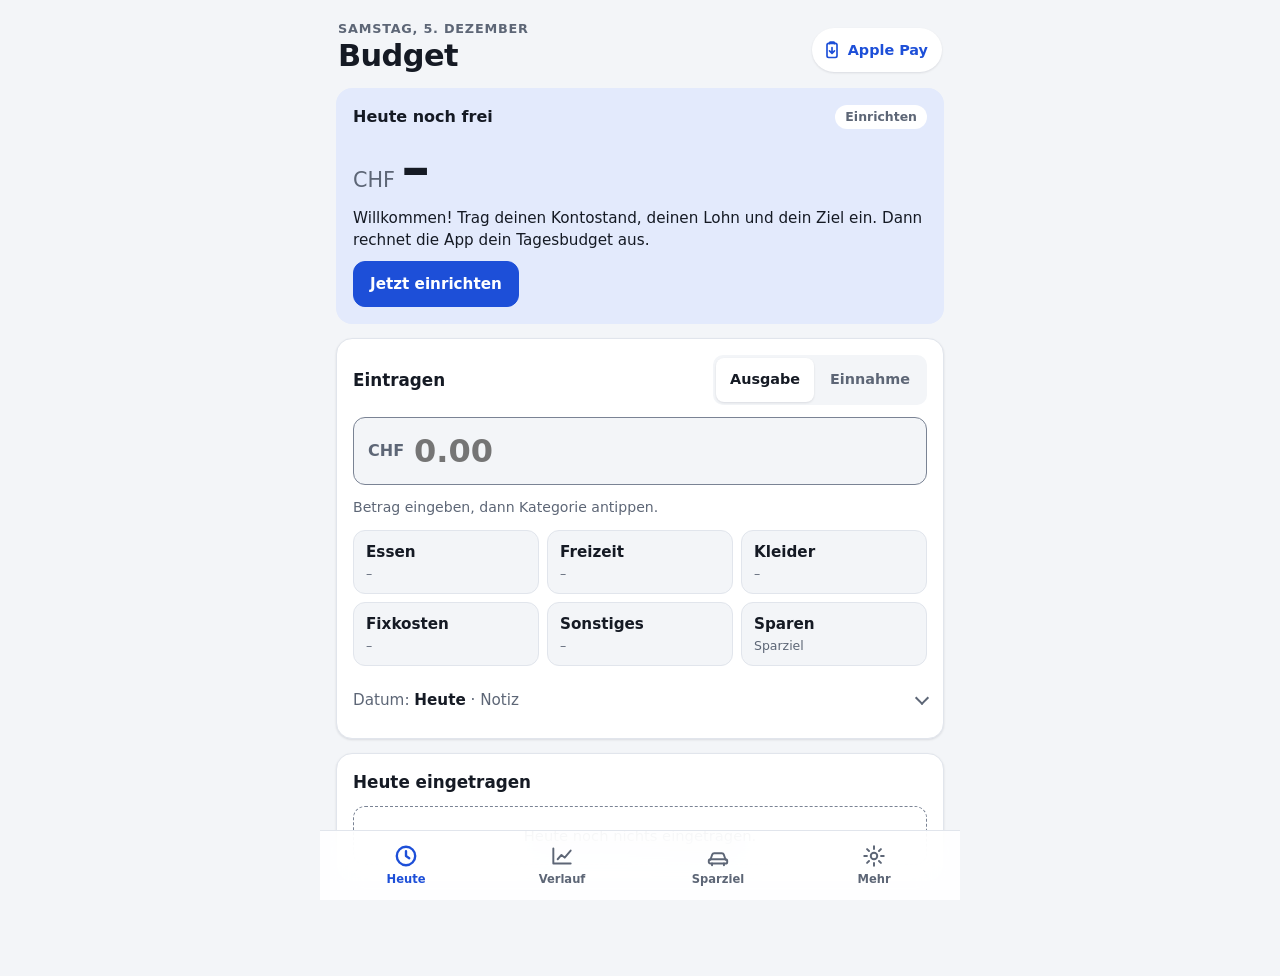
==== commit 49e5a301: "Budget-App: Sparziel ans Tagesbudget gekoppelt, Heute-Tab verschlankt Die monatliche Sparrate wird i" ====
--- a/budget/index.html
+++ b/budget/index.html
@@ -45,16 +45,20 @@
       </div>
       <div class="big num" id="heroBig">–</div>
       <p class="hero-sub" id="heroSub"></p>
-      <div class="pace" id="pace">
-        <div class="track" aria-hidden="true"><div class="fill" id="paceFill"></div><div class="marker" id="paceMarker"></div></div>
-        <div class="cap"><span id="paceLeft"></span><span id="paceRight"></span></div>
-      </div>
-      <dl class="facts" id="facts"></dl>
-      <div class="recon" id="recon"></div>
+      <details class="hero-more" id="heroMore">
+        <summary><span>Kontostand</span><b class="num" id="heroBalSum">–</b></summary>
+        <div class="stack">
+          <div class="pace" id="pace">
+            <div class="track" aria-hidden="true"><div class="fill" id="paceFill"></div><div class="marker" id="paceMarker"></div></div>
+            <div class="cap"><span id="paceLeft"></span><span id="paceRight"></span></div>
+          </div>
+          <dl class="facts" id="facts"></dl>
+          <div class="recon" id="recon"></div>
+        </div>
+      </details>
       <div class="sr-only" id="reconLive" role="status" aria-live="polite"></div>
     </section>
 
-    <div class="notice" id="storeNotice" hidden></div>
     <div id="dueBanners" class="stack"></div>
 
     <section class="card entry" id="entryPanel" aria-labelledby="entryTitle">
@@ -83,6 +87,8 @@
       </details>
     </section>
 
+    <div class="notice" id="storeNotice" hidden></div>
+
     <section class="card" aria-labelledby="todayListTitle">
       <div class="row between">
         <h2 id="todayListTitle" tabindex="-1">Heute eingetragen</h2>
@@ -152,7 +158,7 @@
           <div class="grid">
             <label class="field"><span class="flabel">Autopreis (CHF)</span><input id="cPrice" type="text" inputmode="decimal"></label>
             <label class="field"><span class="flabel">Reserve Unterhalt (CHF)</span><input id="cReserve" type="text" inputmode="decimal"></label>
-            <label class="field"><span class="flabel">Schon gespart (CHF)</span><input id="cSaved" type="text" inputmode="decimal"></label>
+            <label class="field"><span class="flabel">Schon gespart, total (CHF)</span><input id="cSaved" type="text" inputmode="decimal"></label>
             <label class="field"><span class="flabel">Lehrbeginn</span><input id="cStart" type="month"></label>
           </div>
           <h3 class="sub">Pro Lehrjahr</h3>
@@ -164,6 +170,7 @@
             <label class="field"><span class="flabel">Lohn 3. Jahr</span><input id="cW2" type="text" inputmode="decimal"></label>
             <label class="field"><span class="flabel">Sparen 3. Jahr</span><input id="cR2" type="text" inputmode="decimal"></label>
           </div>
+          <label class="check"><input id="cInBudget" type="checkbox" checked><span>Sparrate im Tagesbudget reservieren</span></label>
           <button class="btn primary" id="cSave" type="button">Sparplan speichern</button>
           <p class="status" id="cMsg" role="status"></p>
         </div>
--- a/budget/styles.css
+++ b/budget/styles.css
@@ -108,6 +108,12 @@
 .pace .fill{position:absolute;inset:0 auto 0 0;border-radius:5px;background:var(--accent);width:0}
 .pace .marker{position:absolute;top:-4px;bottom:-4px;width:2px;background:var(--fg);border-radius:1px;left:0}
 .pace .cap{display:flex;flex-wrap:wrap;justify-content:space-between;gap:2px 12px;font-size:.84rem;color:var(--muted)}
+.hero-more>summary{font-weight:500;font-size:.95rem;gap:8px;border-top:1px solid color-mix(in srgb,var(--fg) 10%,transparent);margin-top:2px;padding-top:2px}
+.hero-more>summary span{color:var(--muted)}
+.hero-more>summary b{margin-left:auto;font-weight:650}
+.hero-more>summary::after{margin-left:2px}
+.hero-more>.stack{padding-top:8px}
+.hero-more .facts>div:first-child{border-top:0}
 .facts{display:grid;margin:0}
 .facts>div{display:flex;justify-content:space-between;gap:12px;padding:9px 0;border-top:1px solid color-mix(in srgb,var(--fg) 10%,transparent)}
 .facts dt{color:var(--muted);font-size:.92rem}
@@ -149,6 +155,7 @@
 .cat b{font-weight:650;font-size:.95rem;overflow-wrap:anywhere}
 .cat small{font-size:.78rem;color:var(--muted);font-family:var(--f-num)}
 .cat small.bad{color:var(--bad)}
+.cat small.good{color:var(--good)}
 .cat small.none{font-family:var(--f-body)}
 .entry.income .cat{border-color:color-mix(in srgb,var(--good) 45%,transparent)}
 details>summary{cursor:pointer;min-height:44px;display:flex;align-items:center;gap:10px;list-style:none;font-weight:600;font-size:.95rem}
@@ -243,6 +250,11 @@
 .car td,.car th{padding:7px 4px}
 .car .facts>div{border-color:var(--line)}
 .car .note{font-size:.85rem;color:var(--muted)}
+.cta{display:grid;gap:10px;background:var(--accent-soft);border-radius:12px;padding:12px 14px;font-size:.92rem}
+.cta.done{background:var(--good-soft);color:var(--good)}
+.cta .btn{justify-self:start}
+.check{display:flex;align-items:center;gap:10px;min-height:44px;font-size:.95rem;cursor:pointer}
+.check input{width:22px;height:22px;accent-color:var(--accent);flex:0 0 auto}
 
 /* ---------- Apple Pay Karte ---------- */
 .ap{border:1.5px solid var(--accent);gap:8px}
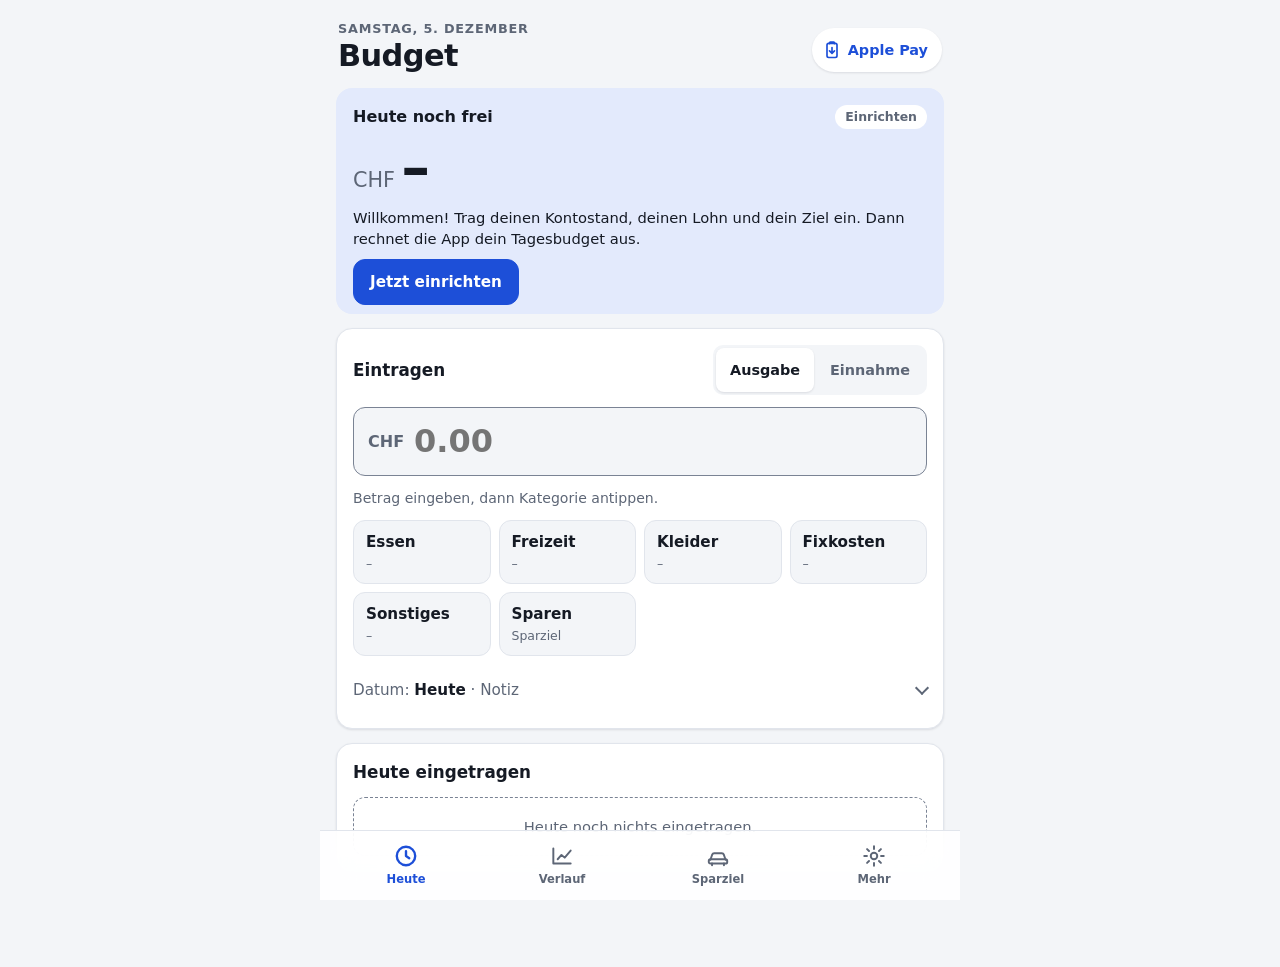
==== commit 77139d4b: "Budget-App: Befunde der zweiten Prüfung eingearbeitet Sparen nach verfrühtem Lohn wird nicht doppelt" ====
--- a/budget/index.html
+++ b/budget/index.html
@@ -46,7 +46,7 @@
       <div class="big num" id="heroBig">–</div>
       <p class="hero-sub" id="heroSub"></p>
       <details class="hero-more" id="heroMore">
-        <summary><span>Kontostand</span><b class="num" id="heroBalSum">–</b></summary>
+        <summary><span>Kontostand &amp; Abgleich</span><b class="num" id="heroBalSum">–</b></summary>
         <div class="stack">
           <div class="pace" id="pace">
             <div class="track" aria-hidden="true"><div class="fill" id="paceFill"></div><div class="marker" id="paceMarker"></div></div>
--- a/budget/styles.css
+++ b/budget/styles.css
@@ -50,7 +50,7 @@
 /* ---------- Gerüst ---------- */
 .app{max-width:640px;margin:0 auto;min-height:100dvh}
 .view{display:grid;gap:14px;padding:calc(var(--sat) + 12px) max(var(--gut),env(safe-area-inset-right,0px)) calc(var(--sab) + var(--tabh) + 24px) max(var(--gut),env(safe-area-inset-left,0px))}
-.top{display:flex;align-items:flex-end;justify-content:space-between;gap:12px;padding:8px 2px 2px}
+.top{display:flex;flex-wrap:wrap;align-items:flex-end;justify-content:space-between;gap:8px 12px;padding:8px 2px 2px}
 .eyebrow{font-size:.8rem;font-weight:600;color:var(--muted);text-transform:uppercase;letter-spacing:.06em}
 .card{background:var(--surface);border:1px solid var(--line);border-radius:var(--r);padding:16px;display:grid;gap:12px;min-width:0;box-shadow:var(--shadow)}
 .card>*{min-width:0}
@@ -102,7 +102,11 @@
 .big .cur{font-size:.36em;color:var(--muted);font-weight:500;margin-right:.3em;letter-spacing:0}
 .big.bad{color:var(--bad)}
 .big.warn{color:var(--warn)}
-.hero-sub{font-size:.95rem}
+.hero-sub{font-size:.92rem}
+.hero{padding-bottom:8px}
+.hero .pill{background:var(--surface)}
+.top .pill.neutral{background:var(--surface);border:1px solid var(--line)}
+.view>*{min-width:0}
 .pace{display:grid;gap:6px;margin-top:2px}
 .pace .track{position:relative;height:10px;border-radius:5px;background:var(--surface)}
 .pace .fill{position:absolute;inset:0 auto 0 0;border-radius:5px;background:var(--accent);width:0}
@@ -112,12 +116,13 @@
 .hero-more>summary span{color:var(--muted)}
 .hero-more>summary b{margin-left:auto;font-weight:650}
 .hero-more>summary::after{margin-left:2px}
-.hero-more>.stack{padding-top:8px}
+.hero-more>.stack{padding-top:8px;grid-template-columns:minmax(0,1fr)}
+.hero-more>summary{flex-wrap:wrap}
 .hero-more .facts>div:first-child{border-top:0}
 .facts{display:grid;margin:0}
-.facts>div{display:flex;justify-content:space-between;gap:12px;padding:9px 0;border-top:1px solid color-mix(in srgb,var(--fg) 10%,transparent)}
+.facts>div{display:flex;flex-wrap:wrap;justify-content:space-between;gap:2px 12px;padding:9px 0;border-top:1px solid color-mix(in srgb,var(--fg) 10%,transparent)}
 .facts dt{color:var(--muted);font-size:.92rem}
-.facts dd{margin:0;font-family:var(--f-num);font-variant-numeric:tabular-nums;white-space:nowrap;font-size:.95rem}
+.facts dd{margin:0 0 0 auto;font-family:var(--f-num);font-variant-numeric:tabular-nums;white-space:nowrap;font-size:.95rem}
 .facts dd.good{color:var(--good)}.facts dd.warn{color:var(--warn)}.facts dd.bad{color:var(--bad)}
 
 /* Abgleich */
@@ -135,7 +140,9 @@
 .banner{display:flex;flex-wrap:wrap;gap:8px 12px;align-items:center;justify-content:space-between;background:var(--surface);border:1px solid var(--accent);border-radius:var(--r);padding:12px 14px}
 .banner .t{font-size:.95rem;min-width:0}
 .banner .t b{display:block}
-.banner .acts{display:flex;gap:6px;align-items:center}
+.banner .acts{display:flex;flex-wrap:wrap;gap:6px;align-items:center}
+.banner{background:var(--accent-soft)!important;border-color:transparent!important}
+.banner .btn.ghost,.toast .btn.ghost{margin-left:-8px}
 .stack:empty{display:none}
 
 /* ---------- Eintragen ---------- */
@@ -149,7 +156,7 @@
 .amount span{font-family:var(--f-num);color:var(--muted);font-weight:600}
 .amount input{flex:1;min-width:0;width:100%;border:0;background:transparent;font-family:var(--f-num);font-size:2rem;font-weight:600;padding:6px 0;outline:none}
 .amount input[aria-invalid="true"]{color:var(--bad)}
-.cats{display:grid;grid-template-columns:repeat(3,minmax(0,1fr));gap:8px}
+.cats{display:grid;grid-template-columns:repeat(auto-fit,minmax(min(100%,7.5em),1fr));gap:8px}
 .cat{display:grid;align-content:center;gap:2px;text-align:left;border:1px solid var(--line);background:var(--bg);border-radius:12px;padding:10px 12px;cursor:pointer;min-height:62px}
 .cat:active{transform:scale(.97);border-color:var(--accent)}
 .cat b{font-weight:650;font-size:.95rem;overflow-wrap:anywhere}
@@ -295,4 +302,4 @@
   dialog[open] .sheet{animation:up .22s ease-out}
   @keyframes up{from{transform:translateY(24px);opacity:.6}to{transform:none;opacity:1}}
 }
-@media (max-width:360px){.cats{grid-template-columns:repeat(2,minmax(0,1fr))}.kpis{grid-template-columns:1fr}.grid{grid-template-columns:1fr}}
+@media (max-width:360px){.kpis{grid-template-columns:1fr}.grid{grid-template-columns:1fr}}
